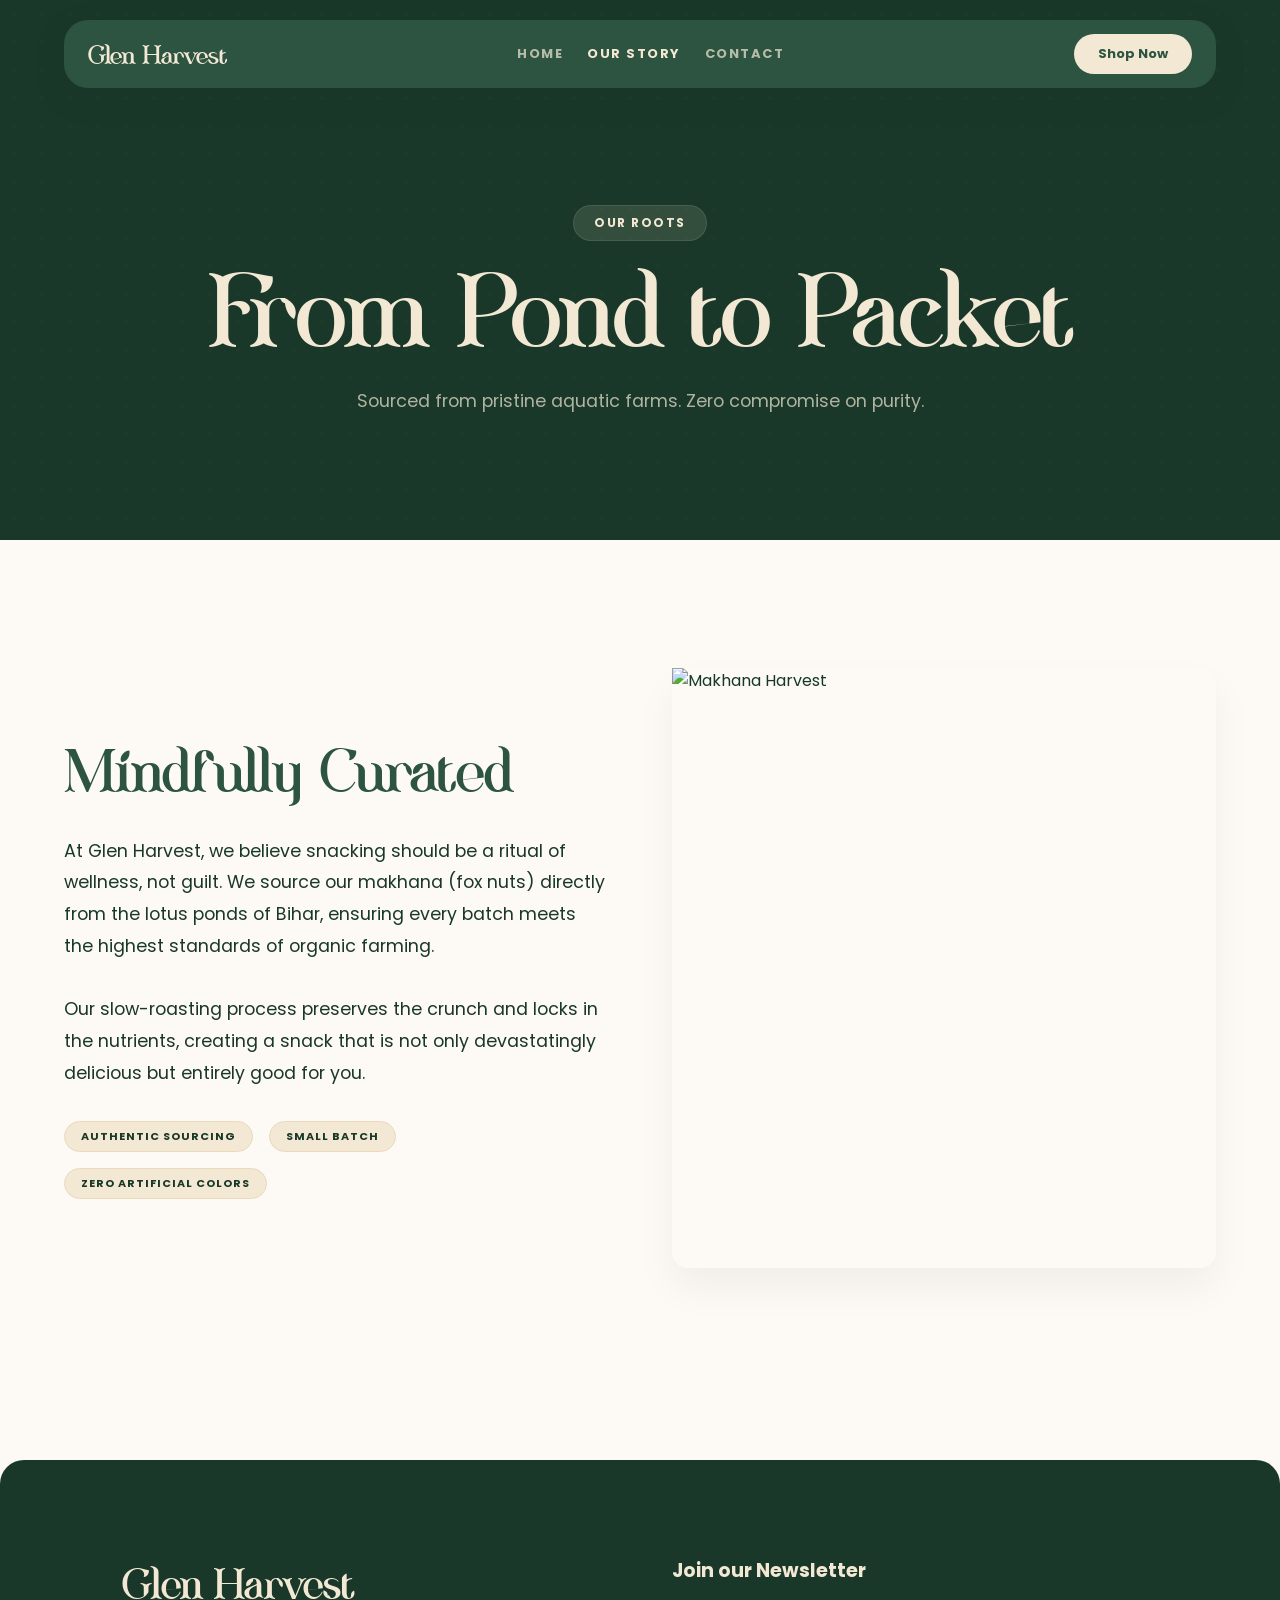
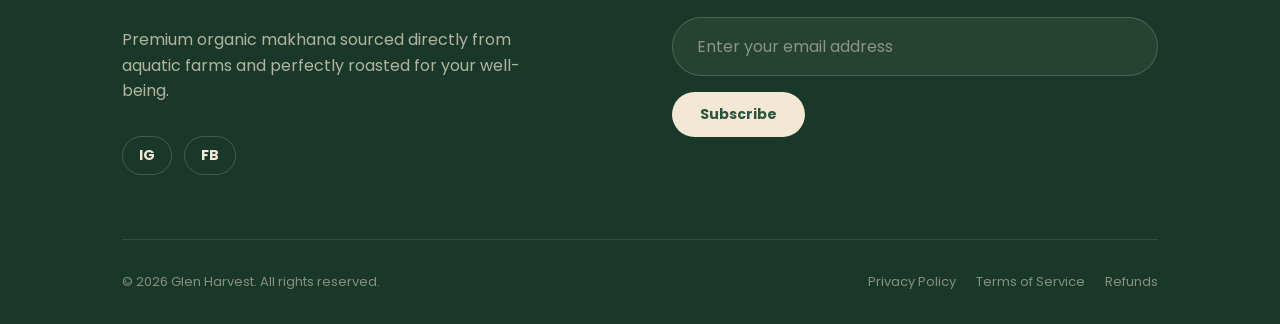
==== about.html @ 2626d031 "added changes" ====
<!DOCTYPE html>
<html lang="en">
<head>
	<meta charset="utf-8">
	<meta name="viewport" content="width=device-width, initial-scale=1">
	<title>Our Story | Glen Harvest</title>
	<link rel="stylesheet" type="text/css" href="style.css">
	<link rel="stylesheet" type="text/css" href="navbar.css">
	<link rel="stylesheet" type="text/css" href="footer.css">
	<script src="https://unpkg.com/lenis@1.1.20/dist/lenis.min.js"></script>
	<script src="https://cdnjs.cloudflare.com/ajax/libs/gsap/3.12.5/gsap.min.js"></script>
	<script src="https://cdnjs.cloudflare.com/ajax/libs/gsap/3.12.5/ScrollTrigger.min.js"></script>
	<script src="https://unpkg.com/split-type"></script>
</head>
<body>

<nav>
	<a href="index.html" class="nav-logo">Glen Harvest</a>
	<div class="nav-links">
		<a href="index.html" class="nav-link">Home</a>
		<a href="about.html" class="nav-link active">Our Story</a>
		<a href="contact.html" class="nav-link">Contact</a>
	</div>
	<a href="index.html#products" class="nav-cta">Shop Now</a>
</nav>

<main>
	<!-- Hero Section -->
	<section style="background: var(--gh-green-deep); position: relative; min-height: 60vh; display: flex; align-items: center; justify-content: center; padding-top: 80px; overflow: hidden;">
		<div class="pattern-overlay" style="opacity: 0.15;"></div>
		<div class="container" style="position: relative; z-index: 2; text-align: center;">
			<div class="badge" data-animate="fade-up" style="border-color: rgba(242,232,212,0.1);">Our Roots</div>
			<h1 class="hero-title" data-split="true" style="margin-top: 1rem;">From Pond to Packet</h1>
			<p style="color: rgba(242,232,212,0.7); max-width: 600px; margin: 1.5rem auto 0; font-size: 1.1rem; line-height: 1.6;" data-animate="fade-up">Sourced from pristine aquatic farms. Zero compromise on purity.</p>
		</div>
	</section>

	<!-- Content Section -->
	<section class="section-padding">
		<div class="container">
			<div style="display: grid; grid-template-columns: 1fr 1fr; gap: 4rem; align-items: center;">
				<div data-animate="fade-up">
					<h2 class="section-title" style="margin-bottom: 2rem;">Mindfully Curated</h2>
					<p style="margin-bottom: 2rem; font-size: 1.1rem; line-height: 1.8;">At Glen Harvest, we believe snacking should be a ritual of wellness, not guilt. We source our makhana (fox nuts) directly from the lotus ponds of Bihar, ensuring every batch meets the highest standards of organic farming.</p>
					<p style="margin-bottom: 2rem; font-size: 1.1rem; line-height: 1.8;">Our slow-roasting process preserves the crunch and locks in the nutrients, creating a snack that is not only devastatingly delicious but entirely good for you.</p>
					
					<div style="display: flex; gap: 1rem; flex-wrap: wrap;">
						<div class="tag">Authentic Sourcing</div>
						<div class="tag">Small Batch</div>
						<div class="tag">Zero Artificial Colors</div>
					</div>
				</div>
				<div class="img-wrapper" style="height: 600px; box-shadow: 0 20px 40px rgba(0,0,0,0.05);" data-animate="zoom-in">
					<img src="assets/img.png" alt="Makhana Harvest" style="filter: saturate(1.2);">
				</div>
			</div>
		</div>
	</section>
</main>

<footer>
	<div class="container">
		<div class="footer-top">
			<div class="footer-brand">
				<h2 class="font-heading">Glen Harvest</h2>
				<p>Premium organic makhana sourced directly from aquatic farms and perfectly roasted for your well-being.</p>
				<div style="display: flex; gap: 12px;">
					<a href="#" class="pill pill-outline" style="border-color: rgba(242,232,212,0.2); color: var(--gh-cream); padding: 8px 16px;">IG</a>
					<a href="#" class="pill pill-outline" style="border-color: rgba(242,232,212,0.2); color: var(--gh-cream); padding: 8px 16px;">FB</a>
				</div>
			</div>
			<div class="footer-contact">
				<h3 style="font-size: 1.2rem; margin-bottom: 0.5rem; font-family: 'base-bold', sans-serif;">Join our Newsletter</h3>
				<form action="#" method="POST" style="display: flex; flex-direction: column; gap: 1rem;">
					<input type="email" placeholder="Enter your email address" class="gh-input" required>
					<button type="submit" class="pill pill-ghost" style="width: fit-content;">Subscribe</button>
				</form>
			</div>
		</div>
		<div class="footer-bottom">
			<div>&copy; 2026 Glen Harvest. All rights reserved.</div>
			<div class="footer-links">
				<a href="#">Privacy Policy</a>
				<a href="#">Terms of Service</a>
				<a href="#">Refunds</a>
			</div>
		</div>
	</div>
</footer>

<script src="app.js"></script>
</body>
</html>
---- style.css ----
* {
  margin: 0;
  padding: 0;
  box-sizing: border-box;
}

@font-face {
  font-family: 'heading';
  font-style: normal;
  font-weight: 400;
  src: url(fonts/bloomings.woff2) format("woff2");
  font-display: swap
}

@font-face {
  font-family: 'base';
  font-style: normal;
  font-weight: 400;
  src: url(fonts/Poppins-Regular.woff2) format("woff2");
  font-display: swap
}

@font-face {
  font-family: 'base-bold';
  font-style: normal;
  font-weight: 400;
  src: url(fonts/Poppins-Bold.woff2) format("woff2");
  font-display: swap
}

:root {
  --gh-green: #2C5440;
  --gh-green-light: #3D6B52;
  --gh-green-deep: #1A3829;
  --gh-cream: #F2E8D4;
  --gh-cream-warm: #EAD9BB;
  --gh-red: #B83A28;
  --gh-red-deep: #8C2B1C;
  --gh-gold: #C8924A;
  --gh-white: #FDFAF5;
  --r-full: 9999px;
  --r-xl: 24px;
  --r-lg: 16px;
}

html.lenis,
html.lenis body {
  height: auto;
}

.lenis.lenis-smooth {
  scroll-behavior: auto !important;
}

.lenis.lenis-smooth [data-scroll-container] {
  will-change: transform;
}

.lenis.lenis-stopped {
  overflow: hidden;
}

.lenis.lenis-smooth iframe {
  pointer-events: none;
}

/* Custom Scrollbar */
::-webkit-scrollbar {
  width: 10px;
}

::-webkit-scrollbar-track {
  background: var(--gh-green-deep);
}

::-webkit-scrollbar-thumb {
  background: var(--gh-cream-warm);
  border-radius: var(--r-full);
}

::-webkit-scrollbar-thumb:hover {
  background: var(--gh-gold);
}

body {
  background: var(--gh-white);
  font-family: 'base', sans-serif;
  color: var(--gh-green-deep);
  overflow-x: hidden;
}

h1,
h2,
h3,
h4,
.font-heading {
  font-family: 'heading', serif;
  font-weight: normal;
}

.font-base-bold {
  font-family: 'base-bold', sans-serif;
}

/* Selection */
::selection {
  background: var(--gh-green);
  color: var(--gh-cream);
}

/* Typography styles */
.hero-title {
  font-family: 'heading', serif;
  font-size: clamp(3rem, 8vw, 6rem);
  color: var(--gh-cream);
  line-height: 1.1;
  text-align: center;
}

.section-title {
  font-family: 'heading', serif;
  font-size: clamp(2rem, 5vw, 3.5rem);
  color: var(--gh-green);
  line-height: 1.2;
}

/* Buttons & Pills */
.pill {
  padding: 12px 28px;
  border-radius: var(--r-full);
  font-size: 14px;
  font-family: 'base-bold', sans-serif;
  cursor: pointer;
  transition: all 0.3s ease;
  display: inline-flex;
  align-items: center;
  justify-content: center;
  text-decoration: none;
  font-weight: 500;
  border: none;
}

.pill:hover {
  transform: translateY(-2px);
  box-shadow: 0 10px 20px rgba(44, 84, 64, 0.15);
}

.pill-primary {
  background: var(--gh-green);
  color: var(--gh-cream);
}

.pill-outline {
  background: transparent;
  color: var(--gh-green);
  border: 1.5px solid var(--gh-green);
}

.pill-ghost {
  background: var(--gh-cream);
  color: var(--gh-green);
}

.pill-red {
  background: var(--gh-red);
  color: #fff;
}

.pill-gold {
  background: var(--gh-gold);
  color: #fff;
}

.tag {
  display: inline-block;
  background: var(--gh-cream);
  color: var(--gh-green-deep);
  font-size: 11px;
  font-family: 'base-bold', sans-serif;
  letter-spacing: 1px;
  text-transform: uppercase;
  padding: 6px 16px;
  border-radius: var(--r-full);
  border: 1px solid var(--gh-cream-warm);
}

.badge {
  display: inline-flex;
  align-items: center;
  gap: 6px;
  background: rgba(242, 232, 212, 0.12);
  border: 1px solid rgba(242, 232, 212, 0.25);
  color: var(--gh-cream);
  font-size: 12px;
  font-family: 'base-bold', sans-serif;
  letter-spacing: 1.5px;
  text-transform: uppercase;
  padding: 8px 20px;
  border-radius: var(--r-full);
}

/* Cards */
.card-xl {
  background: var(--gh-white);
  border: 1px solid var(--gh-cream-warm);
  border-radius: var(--r-xl);
  padding: 2.5rem;
  transition: transform 0.4s ease, box-shadow 0.4s ease;
}

.card-xl:hover {
  transform: translateY(-5px);
  box-shadow: 0 20px 40px rgba(0, 0, 0, 0.05);
}

/* Image wrappers */
.img-wrapper {
  border-radius: var(--r-lg);
  overflow: visible;
}

.img-wrapper img {
  width: 100%;
  height: 100%;
  object-fit: cover;
}

/* Pattern Texture - used as overlay */
.pattern-overlay {
  position: absolute;
  inset: 0;
  background-image: radial-gradient(circle, rgba(242, 232, 212, 0.08) 2px, transparent 2px);
  background-size: 28px 28px;
  pointer-events: none;
  z-index: 1;
}

/* Form Elements */
.gh-input,
textarea.gh-input {
  border: 1.5px solid var(--gh-cream-warm);
  border-radius: var(--r-full);
  padding: 16px 24px;
  font-family: 'base', sans-serif;
  font-size: 16px;
  color: var(--gh-green-deep);
  width: 100%;
  outline: none;
  background: var(--gh-white);
  transition: border-color 0.3s ease, box-shadow 0.3s ease;
}

textarea.gh-input {
  border-radius: var(--r-xl);
  resize: vertical;
  min-height: 150px;
}

.gh-input:focus {
  border-color: var(--gh-green);
  box-shadow: 0 0 0 4px rgba(44, 84, 64, 0.1);
}

/* Containers */
.container {
  max-width: 1280px;
  margin: 0 auto;
  padding: 0 5%;
}

.section-padding {
  padding-top: 8rem;
  padding-bottom: 8rem;
}

/* ============================================================
   GRAND JOURNEY CANVAS
   ============================================================ */
#journey-scroll-track {
  /* Total scrollable real-estate for the pinned sequence.
     Each beat ≈ 100vh of scroll space = 5 beats × 120vh = 600vh */
  height: 600vh;
  position: relative;
}

#journey-canvas {
  position: sticky;
  top: 0;
  width: 100%;
  height: 100vh;
  overflow: hidden;
}

/* Full-bleed background layers */
.journey-bg {
  position: absolute;
  inset: 0;
  width: 100%;
  height: 100%;
  transition: none;
}

#bg-green {
  background: var(--gh-green);
  z-index: 0;
}

#bg-cream {
  background: var(--gh-cream);
  z-index: 1;
  opacity: 0;
  /* GSAP will fade this in */
}

#journey-pattern {
  z-index: 2;
  opacity: 1;
}

/* PACKAGES — positioned absolutely in the canvas */
.journey-pkg {
  position: absolute;
  width: 34vw;
  max-width: 400px;
  object-fit: contain;
  transform-origin: center center;
  will-change: transform, opacity;
  z-index: 10;
  pointer-events: none;
  filter: drop-shadow(0 40px 60px rgba(0, 0, 0, 0.35));
  /* Both packages centered; GSAP controls all transforms */
  top: 50%;
  left: 50%;
  opacity: 0;
}

/* card package imgs start hidden, revealed via ScrollTrigger */
.card-pkg-img {
  opacity: 0;
  transform: scale(0.6) rotate(10deg);
  transition: none;
  /* handled by GSAP */
}

/* BEAT TEXT LAYERS */
.journey-beat {
  position: absolute;
  inset: 0;
  z-index: 20;
  display: flex;
  align-items: center;
  justify-content: center;
  pointer-events: none;
}

.journey-beat-inner {
  width: 100%;
  max-width: 1200px;
  padding: 0 6%;
  padding-top: 80px;
  /* nav clearance */
}

#beat-3 .journey-beat-inner {
  margin-top: -25%;
}

/* Beat 0 – Hero */
#beat-0 .hero-badge {
  margin-bottom: 1.2rem;
}

.hero-sub {
  color: rgba(242, 232, 212, 0.75);
  font-size: clamp(1rem, 1.8vw, 1.2rem);
  line-height: 1.65;
  margin-top: 1.2rem;
  max-width: 500px;
  margin-inline: auto;
}

.hero-cta-row {
  display: flex;
  gap: 1rem;
  justify-content: center;
  margin-top: 2rem;
}

.scroll-hint {
  margin-top: 2.5rem;
  display: flex;
  flex-direction: column;
  align-items: center;
  gap: 8px;
  color: rgba(242, 232, 212, 0.4);
  font-size: 11px;
  letter-spacing: 2px;
  text-transform: uppercase;
}

.scroll-arrow {
  width: 1px;
  height: 40px;
  background: linear-gradient(to bottom, rgba(242, 232, 212, 0.35), transparent);
  animation: scrollPulse 1.6s ease-in-out infinite;
}

@keyframes scrollPulse {

  0%,
  100% {
    opacity: 0.4;
    transform: scaleY(1);
  }

  50% {
    opacity: 1;
    transform: scaleY(1.15);
  }
}

/* Beat 1 & 2 – Split layout */
.beat-split {
  display: grid;
  grid-template-columns: 50% 50%;
  min-height: 100%;
  align-items: center;
}

.beat-split--reverse {
  direction: rtl;
}

.beat-split--reverse .beat-text {
  direction: ltr;
}

.beat-text {
  padding-right: 4rem;
}

.beat-split--reverse .beat-text {
  padding-right: 0;
  padding-left: 4rem;
}

.beat-badge {
  border-color: rgba(26, 56, 41, 0.2);
  color: var(--gh-green);
  margin-bottom: 1.2rem;
}

.beat-heading {
  font-family: 'heading', serif;
  font-size: clamp(2rem, 4vw, 3.4rem);
  color: var(--gh-green-deep);
  line-height: 1.15;
}

.beat-body {
  font-size: 1.05rem;
  line-height: 1.75;
  color: var(--gh-green-light);
  margin-top: 1rem;
  max-width: 480px;
}

/* Benefit chips inside beats */
.benefit-chips {
  display: flex;
  flex-wrap: wrap;
  gap: 10px;
  margin-top: 1.5rem;
}

.chip {
  display: inline-flex;
  align-items: center;
  gap: 8px;
  background: var(--gh-cream-warm);
  color: var(--gh-green-deep);
  font-family: 'base-bold', sans-serif;
  font-size: 12px;
  letter-spacing: 0.5px;
  padding: 8px 16px;
  border-radius: var(--r-full);
}

.chip-dot {
  width: 8px;
  height: 8px;
  border-radius: 50%;
  background: var(--gh-green);
  flex-shrink: 0;
}

/* Trust stats */
.trust-stats {
  display: flex;
  gap: 2.5rem;
  margin-top: 2rem;
}

.stat {
  display: flex;
  flex-direction: column;
  gap: 4px;
}

.stat-num {
  font-family: 'heading', serif;
  font-size: 2.2rem;
  color: var(--gh-green);
  line-height: 1;
}

.stat-label {
  font-size: 11px;
  letter-spacing: 1.5px;
  text-transform: uppercase;
  color: var(--gh-green-light);
  font-family: 'base-bold', sans-serif;
}

/* Product card placeholder — keeps layout during animation */
.pkg-placeholder {
  width: 65%;
  height: 90%;
  /* transparent — just reserving space */
}

/* ── BENEFIT BLOCKS ──────────────────────────────────────── */
.benefit-block {
  background: var(--gh-cream);
  border-radius: var(--r-xl);
  padding: 2rem;
  border: 1px solid var(--gh-cream-warm);
  transition: transform 0.3s ease, box-shadow 0.3s ease;
}

.benefit-block:hover {
  transform: translateY(-4px);
  box-shadow: 0 16px 32px rgba(0, 0, 0, 0.05);
}

.benefit-icon {
  width: 48px;
  height: 48px;
  background: var(--gh-cream-warm);
  border-radius: 50%;
  display: flex;
  align-items: center;
  justify-content: center;
  margin-bottom: 1rem;
}

.benefit-block h4 {
  font-family: 'base-bold', sans-serif;
  font-size: 1rem;
  color: var(--gh-green-deep);
  margin-bottom: 0.4rem;
}

.benefit-block p {
  font-size: 0.9rem;
  color: var(--gh-green-light);
  line-height: 1.6;
}

/* ── GENERAL UTILITY ─────────────────────────────────────── */
.char {
  display: inline-block;
  will-change: transform, opacity;
}

/* ── RESPONSIVE ──────────────────────────────────────────── */

/* ─ Large tablet (below 900px) ──────────────────────────── */
@media (max-width: 900px) {
  .journey-pkg {
    width: 52vw;
  }
  .trust-stats {
    gap: 1.2rem;
  }
  .footer-top {
    grid-template-columns: 1fr;
    gap: 2rem;
  }
  .footer-bottom {
    flex-direction: column;
    gap: 1rem;
  }
}

/* ─ Mobile (below 640px) — beats switch to TOP-BOTTOM ────── */
@media (max-width: 640px) {
  /* Packages become smaller so text has room below */
  .journey-pkg {
    width: 64vw;
  }

  /* ── Beat containers: anchor text to the BOTTOM ────────── */
  /* On desktop: text is on the LEFT, packages on the RIGHT.
     On mobile:  packages stay center-screen (top half),
                 text panel drops to the BOTTOM of the canvas. */
  #beat-1,
  #beat-2,
  #beat-3 {
    align-items: flex-end;   /* pushes inner content to bottom */
  }

  #beat-1 .journey-beat-inner,
  #beat-2 .journey-beat-inner,
  #beat-3 .journey-beat-inner {
    padding-top: 1.5rem;
    padding-bottom: 3rem;    /* breathing room above nav/edge */
  }

  /* Collapse the two-column LEFT-RIGHT grid to a single column */
  .beat-split,
  .beat-split--reverse {
    display: block;           /* single-column, no grid */
    direction: ltr;           /* reset RTL used for reversed beats */
  }

  /* Full-width text block, no side padding */
  .beat-text,
  .beat-split--reverse .beat-text {
    padding-right: 0;
    padding-left: 0;
    direction: ltr;
  }

  /* Tighter trust stats row so it doesn't overflow */
  .trust-stats {
    gap: 1rem;
  }

  .stat-num {
    font-size: 1.7rem;
  }

  /* Smaller benefit chips to fit in a row */
  .chip {
    font-size: 11px;
    padding: 6px 12px;
  }

  /* Beat headings slightly smaller */
  .beat-heading {
    font-size: clamp(1.5rem, 6vw, 2.4rem);
  }

  .beat-body {
    font-size: 0.95rem;
  }

  /* Hero title smaller */
  .hero-title {
    font-size: clamp(2.2rem, 10vw, 4rem);
  }

  /* Beat 0 hero text — also center and compact */
  #beat-0 .journey-beat-inner {
    padding-top: 80px;
  }

  /* Nav links collapse on very small */
  .nav-links {
    display: none;
  }
}
---- navbar.css ----
/* Navbar Pattern */
nav {
  position: fixed;
  top: 20px;
  left: 5%;
  right: 5%;
  background: var(--gh-green);
  display: flex;
  align-items: center;
  justify-content: space-between;
  padding: 14px 24px;
  border-radius: var(--r-xl);
  z-index: 100;
  box-shadow: 0 10px 30px rgba(26, 56, 41, 0.2);
}

.nav-logo {
  font-family: 'heading', serif;
  font-size: 24px;
  color: var(--gh-cream);
  text-decoration: none;
}

.nav-links {
  display: flex;
  gap: 24px;
}

.nav-link {
  font-size: 13px;
  color: rgba(242,232,212,0.7);
  text-decoration: none;
  letter-spacing: 1.5px;
  text-transform: uppercase;
  font-family: 'base-bold', sans-serif;
  transition: color 0.3s ease;
}

.nav-link:hover, .nav-link.active {
  color: var(--gh-cream);
}

.nav-cta {
  background: var(--gh-cream);
  color: var(--gh-green);
  font-size: 13px;
  font-weight: 600;
  padding: 10px 24px;
  border-radius: var(--r-full);
  border: none;
  cursor: pointer;
  font-family: 'base-bold', sans-serif;
  transition: all 0.3s ease;
  text-decoration: none;
}

.nav-cta:hover {
  transform: translateY(-2px);
  box-shadow: 0 5px 15px rgba(242, 232, 212, 0.2);
}
/* Responsive Nav */
@media (max-width: 768px) {
  .nav-links { display: none; }
}
---- footer.css ----
footer {
  background: var(--gh-green-deep);
  color: var(--gh-cream);
  padding: 6rem 5% 2rem;
  border-top-left-radius: var(--r-xl);
  border-top-right-radius: var(--r-xl);
  position: relative;
  overflow: hidden;
  margin-top: 4rem;
}

.footer-top {
  display: grid;
  grid-template-columns: 1fr 1fr;
  gap: 4rem;
  margin-bottom: 4rem;
  position: relative;
  z-index: 2;
}

@media (max-width: 768px) {
  .footer-top {
    grid-template-columns: 1fr;
    gap: 2rem;
  }
}

.footer-brand {
  max-width: 400px;
}

.footer-brand h2 {
  font-size: 2.5rem;
  margin-bottom: 1rem;
}

.footer-brand p {
  color: rgba(242,232,212,0.7);
  line-height: 1.6;
  margin-bottom: 2rem;
}

.footer-contact {
  display: flex;
  flex-direction: column;
  gap: 1.5rem;
}

.footer-contact .gh-input {
  background: rgba(255,255,255,0.05);
  border-color: rgba(242,232,212,0.2);
  color: var(--gh-cream);
}
.footer-contact .gh-input::placeholder {
  color: rgba(242,232,212,0.5);
}

.footer-bottom {
  display: flex;
  justify-content: space-between;
  align-items: center;
  padding-top: 2rem;
  border-top: 1px solid rgba(242,232,212,0.1);
  font-size: 13px;
  color: rgba(242,232,212,0.5);
  position: relative;
  z-index: 2;
}

@media (max-width: 768px) {
  .footer-bottom {
    flex-direction: column;
    gap: 1rem;
  }
}

.footer-links {
  display: flex;
  gap: 20px;
}

.footer-links a {
  color: rgba(242,232,212,0.5);
  text-decoration: none;
  transition: color 0.3s ease;
}

.footer-links a:hover {
  color: var(--gh-cream);
}
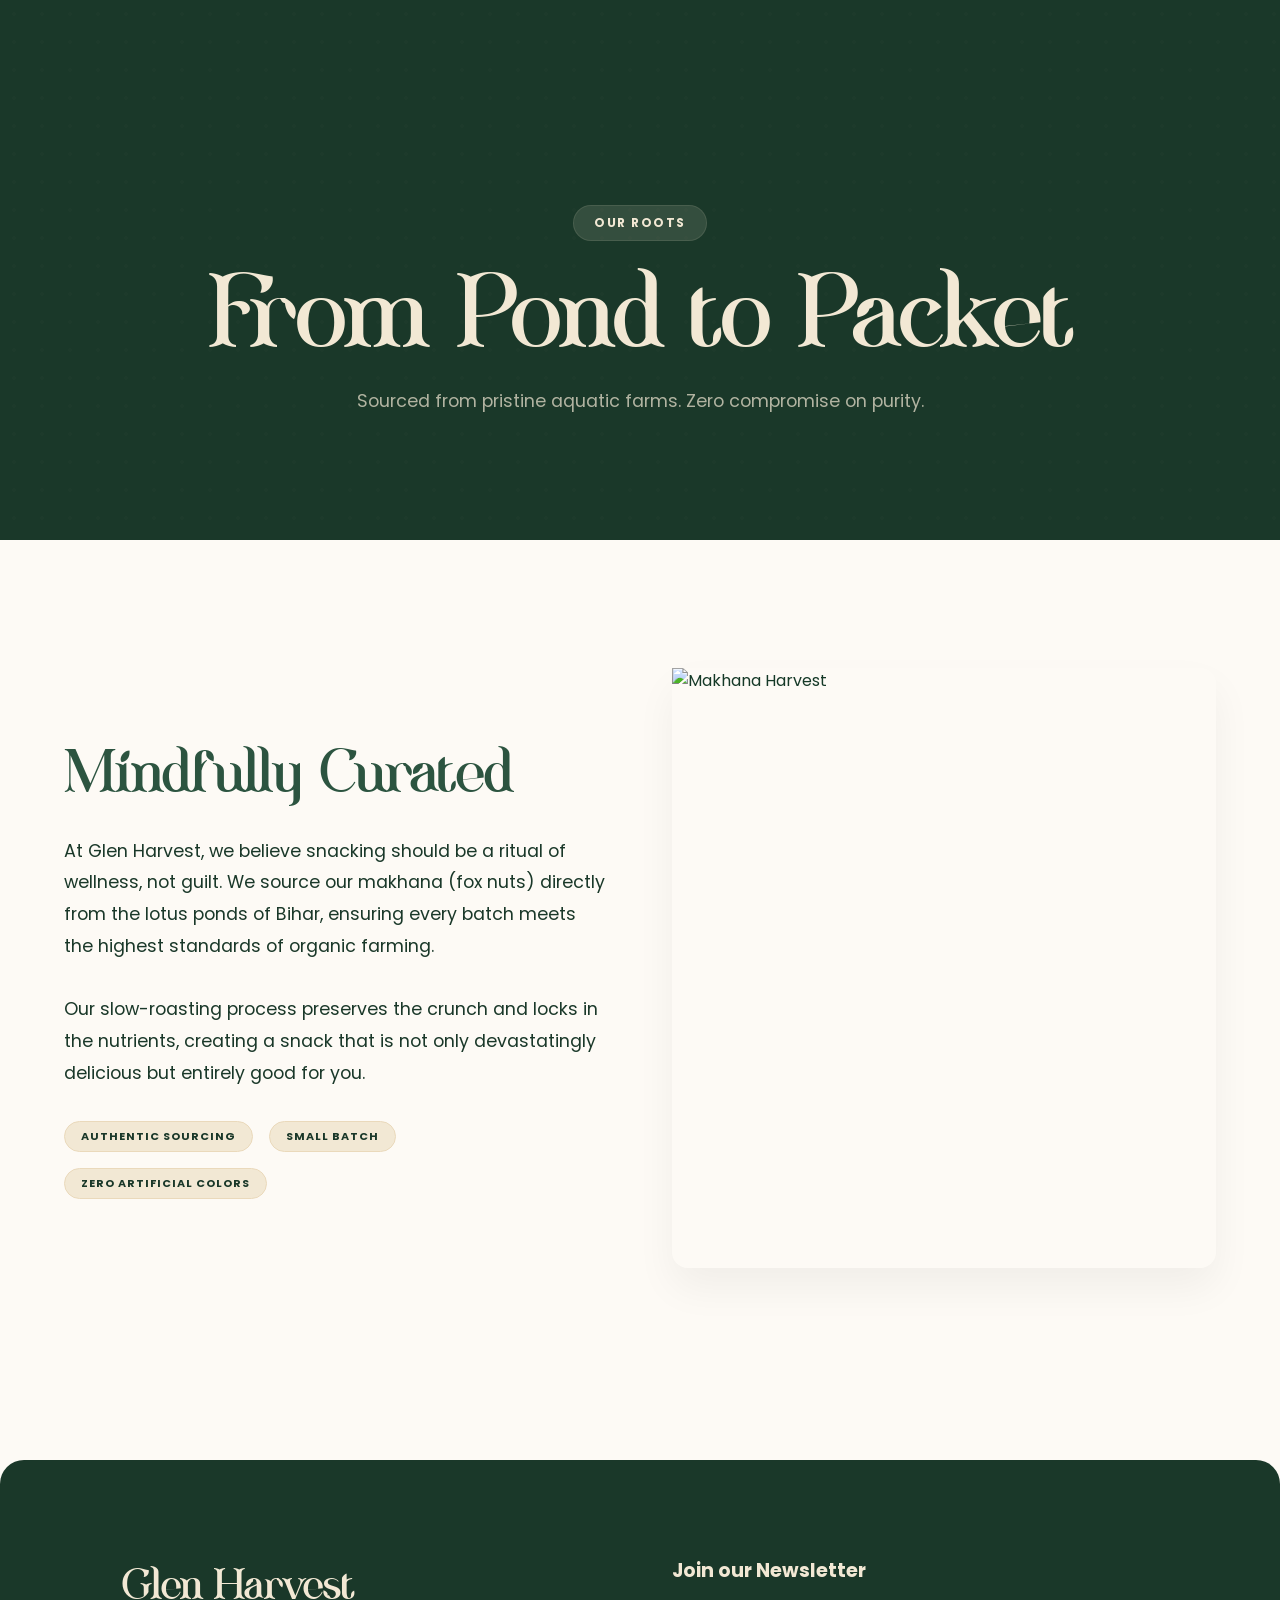
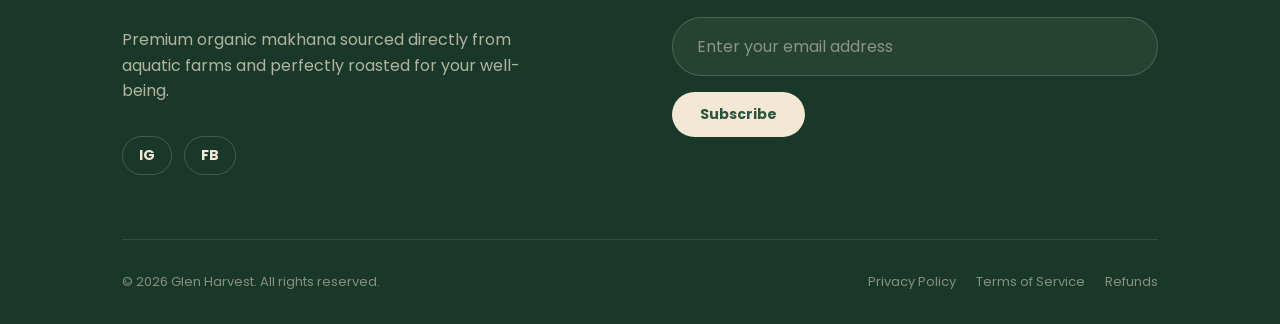
==== commit 9b3560c3: "added changes" ====
--- a/about.html
+++ b/about.html
@@ -15,12 +15,27 @@
 <body>
 
 <nav>
-	<a href="index.html" class="nav-logo">Glen Harvest</a>
+	<!-- Logo -->
+	<a href="index.html" class="nav-logo">
+		<span class="nav-logo-icon">
+			<svg viewBox="0 0 24 24" fill="none" xmlns="http://www.w3.org/2000/svg">
+				<path d="M12 3C9 3 5 6 5 11c0 3.5 2 6.5 4.5 8.5C10.5 20.5 11 21 12 21s1.5-.5 2.5-1.5C17 17.5 19 14.5 19 11c0-5-4-8-7-8z" fill="#F2E8D4" opacity="0.9"/>
+				<path d="M12 8v9M9 11c1-1 3-1.5 3-1.5s2 .5 3 1.5" stroke="#2C5440" stroke-width="1.4" stroke-linecap="round"/>
+			</svg>
+		</span>
+		<span class="nav-logo-text">Glen Harvest</span>
+	</a>
+
+	<div class="nav-divider"></div>
+
+	<!-- Links -->
 	<div class="nav-links">
 		<a href="index.html" class="nav-link">Home</a>
 		<a href="about.html" class="nav-link active">Our Story</a>
 		<a href="contact.html" class="nav-link">Contact</a>
 	</div>
+
+	<!-- CTA -->
 	<a href="index.html#products" class="nav-cta">Shop Now</a>
 </nav>
 
--- a/style.css
+++ b/style.css
@@ -1,673 +1,690 @@
-* {
-  margin: 0;
-  padding: 0;
-  box-sizing: border-box;
-}
-
-@font-face {
-  font-family: 'heading';
-  font-style: normal;
-  font-weight: 400;
-  src: url(fonts/bloomings.woff2) format("woff2");
-  font-display: swap
-}
-
-@font-face {
-  font-family: 'base';
-  font-style: normal;
-  font-weight: 400;
-  src: url(fonts/Poppins-Regular.woff2) format("woff2");
-  font-display: swap
-}
-
-@font-face {
-  font-family: 'base-bold';
-  font-style: normal;
-  font-weight: 400;
-  src: url(fonts/Poppins-Bold.woff2) format("woff2");
-  font-display: swap
-}
-
-:root {
-  --gh-green: #2C5440;
-  --gh-green-light: #3D6B52;
-  --gh-green-deep: #1A3829;
-  --gh-cream: #F2E8D4;
-  --gh-cream-warm: #EAD9BB;
-  --gh-red: #B83A28;
-  --gh-red-deep: #8C2B1C;
-  --gh-gold: #C8924A;
-  --gh-white: #FDFAF5;
-  --r-full: 9999px;
-  --r-xl: 24px;
-  --r-lg: 16px;
-}
-
-html.lenis,
-html.lenis body {
-  height: auto;
-}
-
-.lenis.lenis-smooth {
-  scroll-behavior: auto !important;
-}
-
-.lenis.lenis-smooth [data-scroll-container] {
-  will-change: transform;
-}
-
-.lenis.lenis-stopped {
-  overflow: hidden;
-}
-
-.lenis.lenis-smooth iframe {
-  pointer-events: none;
-}
-
-/* Custom Scrollbar */
-::-webkit-scrollbar {
-  width: 10px;
-}
-
-::-webkit-scrollbar-track {
-  background: var(--gh-green-deep);
-}
-
-::-webkit-scrollbar-thumb {
-  background: var(--gh-cream-warm);
-  border-radius: var(--r-full);
-}
-
-::-webkit-scrollbar-thumb:hover {
-  background: var(--gh-gold);
-}
-
-body {
-  background: var(--gh-white);
-  font-family: 'base', sans-serif;
-  color: var(--gh-green-deep);
-  overflow-x: hidden;
-}
-
-h1,
-h2,
-h3,
-h4,
-.font-heading {
-  font-family: 'heading', serif;
-  font-weight: normal;
-}
-
-.font-base-bold {
-  font-family: 'base-bold', sans-serif;
-}
-
-/* Selection */
-::selection {
-  background: var(--gh-green);
-  color: var(--gh-cream);
-}
-
-/* Typography styles */
-.hero-title {
-  font-family: 'heading', serif;
-  font-size: clamp(3rem, 8vw, 6rem);
-  color: var(--gh-cream);
-  line-height: 1.1;
-  text-align: center;
-}
-
-.section-title {
-  font-family: 'heading', serif;
-  font-size: clamp(2rem, 5vw, 3.5rem);
-  color: var(--gh-green);
-  line-height: 1.2;
-}
-
-/* Buttons & Pills */
-.pill {
-  padding: 12px 28px;
-  border-radius: var(--r-full);
-  font-size: 14px;
-  font-family: 'base-bold', sans-serif;
-  cursor: pointer;
-  transition: all 0.3s ease;
-  display: inline-flex;
-  align-items: center;
-  justify-content: center;
-  text-decoration: none;
-  font-weight: 500;
-  border: none;
-}
-
-.pill:hover {
-  transform: translateY(-2px);
-  box-shadow: 0 10px 20px rgba(44, 84, 64, 0.15);
-}
-
-.pill-primary {
-  background: var(--gh-green);
-  color: var(--gh-cream);
-}
-
-.pill-outline {
-  background: transparent;
-  color: var(--gh-green);
-  border: 1.5px solid var(--gh-green);
-}
-
-.pill-ghost {
-  background: var(--gh-cream);
-  color: var(--gh-green);
-}
-
-.pill-red {
-  background: var(--gh-red);
-  color: #fff;
-}
-
-.pill-gold {
-  background: var(--gh-gold);
-  color: #fff;
-}
-
-.tag {
-  display: inline-block;
-  background: var(--gh-cream);
-  color: var(--gh-green-deep);
-  font-size: 11px;
-  font-family: 'base-bold', sans-serif;
-  letter-spacing: 1px;
-  text-transform: uppercase;
-  padding: 6px 16px;
-  border-radius: var(--r-full);
-  border: 1px solid var(--gh-cream-warm);
-}
-
-.badge {
-  display: inline-flex;
-  align-items: center;
-  gap: 6px;
-  background: rgba(242, 232, 212, 0.12);
-  border: 1px solid rgba(242, 232, 212, 0.25);
-  color: var(--gh-cream);
-  font-size: 12px;
-  font-family: 'base-bold', sans-serif;
-  letter-spacing: 1.5px;
-  text-transform: uppercase;
-  padding: 8px 20px;
-  border-radius: var(--r-full);
-}
-
-/* Cards */
-.card-xl {
-  background: var(--gh-white);
-  border: 1px solid var(--gh-cream-warm);
-  border-radius: var(--r-xl);
-  padding: 2.5rem;
-  transition: transform 0.4s ease, box-shadow 0.4s ease;
-}
-
-.card-xl:hover {
-  transform: translateY(-5px);
-  box-shadow: 0 20px 40px rgba(0, 0, 0, 0.05);
-}
-
-/* Image wrappers */
-.img-wrapper {
-  border-radius: var(--r-lg);
-  overflow: visible;
-}
-
-.img-wrapper img {
-  width: 100%;
-  height: 100%;
-  object-fit: cover;
-}
-
-/* Pattern Texture - used as overlay */
-.pattern-overlay {
-  position: absolute;
-  inset: 0;
-  background-image: radial-gradient(circle, rgba(242, 232, 212, 0.08) 2px, transparent 2px);
-  background-size: 28px 28px;
-  pointer-events: none;
-  z-index: 1;
-}
-
-/* Form Elements */
-.gh-input,
-textarea.gh-input {
-  border: 1.5px solid var(--gh-cream-warm);
-  border-radius: var(--r-full);
-  padding: 16px 24px;
-  font-family: 'base', sans-serif;
-  font-size: 16px;
-  color: var(--gh-green-deep);
-  width: 100%;
-  outline: none;
-  background: var(--gh-white);
-  transition: border-color 0.3s ease, box-shadow 0.3s ease;
-}
-
-textarea.gh-input {
-  border-radius: var(--r-xl);
-  resize: vertical;
-  min-height: 150px;
-}
-
-.gh-input:focus {
-  border-color: var(--gh-green);
-  box-shadow: 0 0 0 4px rgba(44, 84, 64, 0.1);
-}
-
-/* Containers */
-.container {
-  max-width: 1280px;
-  margin: 0 auto;
-  padding: 0 5%;
-}
-
-.section-padding {
-  padding-top: 8rem;
-  padding-bottom: 8rem;
-}
-
-/* ============================================================
-   GRAND JOURNEY CANVAS
-   ============================================================ */
-#journey-scroll-track {
-  /* Total scrollable real-estate for the pinned sequence.
-     Each beat ≈ 100vh of scroll space = 5 beats × 120vh = 600vh */
-  height: 600vh;
-  position: relative;
-}
-
-#journey-canvas {
-  position: sticky;
-  top: 0;
-  width: 100%;
-  height: 100vh;
-  overflow: hidden;
-}
-
-/* Full-bleed background layers */
-.journey-bg {
-  position: absolute;
-  inset: 0;
-  width: 100%;
-  height: 100%;
-  transition: none;
-}
-
-#bg-green {
-  background: var(--gh-green);
-  z-index: 0;
-}
-
-#bg-cream {
-  background: var(--gh-cream);
-  z-index: 1;
-  opacity: 0;
-  /* GSAP will fade this in */
-}
-
-#journey-pattern {
-  z-index: 2;
-  opacity: 1;
-}
-
-/* PACKAGES — positioned absolutely in the canvas */
-.journey-pkg {
-  position: absolute;
-  width: 34vw;
-  max-width: 400px;
-  object-fit: contain;
-  transform-origin: center center;
-  will-change: transform, opacity;
-  z-index: 10;
-  pointer-events: none;
-  filter: drop-shadow(0 40px 60px rgba(0, 0, 0, 0.35));
-  /* Both packages centered; GSAP controls all transforms */
-  top: 50%;
-  left: 50%;
-  opacity: 0;
-}
-
-/* card package imgs start hidden, revealed via ScrollTrigger */
-.card-pkg-img {
-  opacity: 0;
-  transform: scale(0.6) rotate(10deg);
-  transition: none;
-  /* handled by GSAP */
-}
-
-/* BEAT TEXT LAYERS */
-.journey-beat {
-  position: absolute;
-  inset: 0;
-  z-index: 20;
-  display: flex;
-  align-items: center;
-  justify-content: center;
-  pointer-events: none;
-}
-
-.journey-beat-inner {
-  width: 100%;
-  max-width: 1200px;
-  padding: 0 6%;
-  padding-top: 80px;
-  /* nav clearance */
-}
-
-#beat-3 .journey-beat-inner {
-  margin-top: -25%;
-}
-
-/* Beat 0 – Hero */
-#beat-0 .hero-badge {
-  margin-bottom: 1.2rem;
-}
-
-.hero-sub {
-  color: rgba(242, 232, 212, 0.75);
-  font-size: clamp(1rem, 1.8vw, 1.2rem);
-  line-height: 1.65;
-  margin-top: 1.2rem;
-  max-width: 500px;
-  margin-inline: auto;
-}
-
-.hero-cta-row {
-  display: flex;
-  gap: 1rem;
-  justify-content: center;
-  margin-top: 2rem;
-}
-
-.scroll-hint {
-  margin-top: 2.5rem;
-  display: flex;
-  flex-direction: column;
-  align-items: center;
-  gap: 8px;
-  color: rgba(242, 232, 212, 0.4);
-  font-size: 11px;
-  letter-spacing: 2px;
-  text-transform: uppercase;
-}
-
-.scroll-arrow {
-  width: 1px;
-  height: 40px;
-  background: linear-gradient(to bottom, rgba(242, 232, 212, 0.35), transparent);
-  animation: scrollPulse 1.6s ease-in-out infinite;
-}
-
-@keyframes scrollPulse {
-
-  0%,
-  100% {
-    opacity: 0.4;
-    transform: scaleY(1);
-  }
-
-  50% {
-    opacity: 1;
-    transform: scaleY(1.15);
-  }
-}
-
-/* Beat 1 & 2 – Split layout */
-.beat-split {
-  display: grid;
-  grid-template-columns: 50% 50%;
-  min-height: 100%;
-  align-items: center;
-}
-
-.beat-split--reverse {
-  direction: rtl;
-}
-
-.beat-split--reverse .beat-text {
-  direction: ltr;
-}
-
-.beat-text {
-  padding-right: 4rem;
-}
-
-.beat-split--reverse .beat-text {
-  padding-right: 0;
-  padding-left: 4rem;
-}
-
-.beat-badge {
-  border-color: rgba(26, 56, 41, 0.2);
-  color: var(--gh-green);
-  margin-bottom: 1.2rem;
-}
-
-.beat-heading {
-  font-family: 'heading', serif;
-  font-size: clamp(2rem, 4vw, 3.4rem);
-  color: var(--gh-green-deep);
-  line-height: 1.15;
-}
-
-.beat-body {
-  font-size: 1.05rem;
-  line-height: 1.75;
-  color: var(--gh-green-light);
-  margin-top: 1rem;
-  max-width: 480px;
-}
-
-/* Benefit chips inside beats */
-.benefit-chips {
-  display: flex;
-  flex-wrap: wrap;
-  gap: 10px;
-  margin-top: 1.5rem;
-}
-
-.chip {
-  display: inline-flex;
-  align-items: center;
-  gap: 8px;
-  background: var(--gh-cream-warm);
-  color: var(--gh-green-deep);
-  font-family: 'base-bold', sans-serif;
-  font-size: 12px;
-  letter-spacing: 0.5px;
-  padding: 8px 16px;
-  border-radius: var(--r-full);
-}
-
-.chip-dot {
-  width: 8px;
-  height: 8px;
-  border-radius: 50%;
-  background: var(--gh-green);
-  flex-shrink: 0;
-}
-
-/* Trust stats */
-.trust-stats {
-  display: flex;
-  gap: 2.5rem;
-  margin-top: 2rem;
-}
-
-.stat {
-  display: flex;
-  flex-direction: column;
-  gap: 4px;
-}
-
-.stat-num {
-  font-family: 'heading', serif;
-  font-size: 2.2rem;
-  color: var(--gh-green);
-  line-height: 1;
-}
-
-.stat-label {
-  font-size: 11px;
-  letter-spacing: 1.5px;
-  text-transform: uppercase;
-  color: var(--gh-green-light);
-  font-family: 'base-bold', sans-serif;
-}
-
-/* Product card placeholder — keeps layout during animation */
-.pkg-placeholder {
-  width: 65%;
-  height: 90%;
-  /* transparent — just reserving space */
-}
-
-/* ── BENEFIT BLOCKS ──────────────────────────────────────── */
-.benefit-block {
-  background: var(--gh-cream);
-  border-radius: var(--r-xl);
-  padding: 2rem;
-  border: 1px solid var(--gh-cream-warm);
-  transition: transform 0.3s ease, box-shadow 0.3s ease;
-}
-
-.benefit-block:hover {
-  transform: translateY(-4px);
-  box-shadow: 0 16px 32px rgba(0, 0, 0, 0.05);
-}
-
-.benefit-icon {
-  width: 48px;
-  height: 48px;
-  background: var(--gh-cream-warm);
-  border-radius: 50%;
-  display: flex;
-  align-items: center;
-  justify-content: center;
-  margin-bottom: 1rem;
-}
-
-.benefit-block h4 {
-  font-family: 'base-bold', sans-serif;
-  font-size: 1rem;
-  color: var(--gh-green-deep);
-  margin-bottom: 0.4rem;
-}
-
-.benefit-block p {
-  font-size: 0.9rem;
-  color: var(--gh-green-light);
-  line-height: 1.6;
-}
-
-/* ── GENERAL UTILITY ─────────────────────────────────────── */
-.char {
-  display: inline-block;
-  will-change: transform, opacity;
-}
-
-/* ── RESPONSIVE ──────────────────────────────────────────── */
-
-/* ─ Large tablet (below 900px) ──────────────────────────── */
-@media (max-width: 900px) {
-  .journey-pkg {
-    width: 52vw;
-  }
-  .trust-stats {
-    gap: 1.2rem;
-  }
-  .footer-top {
-    grid-template-columns: 1fr;
-    gap: 2rem;
-  }
-  .footer-bottom {
-    flex-direction: column;
-    gap: 1rem;
-  }
-}
-
-/* ─ Mobile (below 640px) — beats switch to TOP-BOTTOM ────── */
-@media (max-width: 640px) {
-  /* Packages become smaller so text has room below */
-  .journey-pkg {
-    width: 64vw;
-  }
-
-  /* ── Beat containers: anchor text to the BOTTOM ────────── */
-  /* On desktop: text is on the LEFT, packages on the RIGHT.
-     On mobile:  packages stay center-screen (top half),
-                 text panel drops to the BOTTOM of the canvas. */
-  #beat-1,
-  #beat-2,
-  #beat-3 {
-    align-items: flex-end;   /* pushes inner content to bottom */
-  }
-
-  #beat-1 .journey-beat-inner,
-  #beat-2 .journey-beat-inner,
-  #beat-3 .journey-beat-inner {
-    padding-top: 1.5rem;
-    padding-bottom: 3rem;    /* breathing room above nav/edge */
-  }
-
-  /* Collapse the two-column LEFT-RIGHT grid to a single column */
-  .beat-split,
-  .beat-split--reverse {
-    display: block;           /* single-column, no grid */
-    direction: ltr;           /* reset RTL used for reversed beats */
-  }
-
-  /* Full-width text block, no side padding */
-  .beat-text,
-  .beat-split--reverse .beat-text {
-    padding-right: 0;
-    padding-left: 0;
-    direction: ltr;
-  }
-
-  /* Tighter trust stats row so it doesn't overflow */
-  .trust-stats {
-    gap: 1rem;
-  }
-
-  .stat-num {
-    font-size: 1.7rem;
-  }
-
-  /* Smaller benefit chips to fit in a row */
-  .chip {
-    font-size: 11px;
-    padding: 6px 12px;
-  }
-
-  /* Beat headings slightly smaller */
-  .beat-heading {
-    font-size: clamp(1.5rem, 6vw, 2.4rem);
-  }
-
-  .beat-body {
-    font-size: 0.95rem;
-  }
-
-  /* Hero title smaller */
-  .hero-title {
-    font-size: clamp(2.2rem, 10vw, 4rem);
-  }
-
-  /* Beat 0 hero text — also center and compact */
-  #beat-0 .journey-beat-inner {
-    padding-top: 80px;
-  }
-
-  /* Nav links collapse on very small */
-  .nav-links {
-    display: none;
-  }
-}+* {
+  margin: 0;
+  padding: 0;
+  box-sizing: border-box;
+}
+
+@font-face {
+  font-family: 'heading';
+  font-style: normal;
+  font-weight: 400;
+  src: url(fonts/bloomings.woff2) format("woff2");
+  font-display: swap
+}
+
+@font-face {
+  font-family: 'base';
+  font-style: normal;
+  font-weight: 400;
+  src: url(fonts/Poppins-Regular.woff2) format("woff2");
+  font-display: swap
+}
+
+@font-face {
+  font-family: 'base-bold';
+  font-style: normal;
+  font-weight: 400;
+  src: url(fonts/Poppins-Bold.woff2) format("woff2");
+  font-display: swap
+}
+
+:root {
+  --gh-green: #2C5440;
+  --gh-green-light: #3D6B52;
+  --gh-green-deep: #1A3829;
+  --gh-cream: #F2E8D4;
+  --gh-cream-warm: #EAD9BB;
+  --gh-red: #B83A28;
+  --gh-red-deep: #8C2B1C;
+  --gh-gold: #C8924A;
+  --gh-white: #FDFAF5;
+  --r-full: 9999px;
+  --r-xl: 24px;
+  --r-lg: 16px;
+}
+
+html.lenis,
+html.lenis body {
+  height: auto;
+}
+
+.lenis.lenis-smooth {
+  scroll-behavior: auto !important;
+}
+
+.lenis.lenis-smooth [data-scroll-container] {
+  will-change: transform;
+}
+
+.lenis.lenis-stopped {
+  overflow: hidden;
+}
+
+.lenis.lenis-smooth iframe {
+  pointer-events: none;
+}
+
+/* Custom Scrollbar */
+::-webkit-scrollbar {
+  width: 10px;
+}
+
+::-webkit-scrollbar-track {
+  background: var(--gh-green-deep);
+}
+
+::-webkit-scrollbar-thumb {
+  background: var(--gh-cream-warm);
+  border-radius: var(--r-full);
+}
+
+::-webkit-scrollbar-thumb:hover {
+  background: var(--gh-gold);
+}
+
+body {
+  background: var(--gh-white);
+  font-family: 'base', sans-serif;
+  color: var(--gh-green-deep);
+  overflow-x: hidden;
+}
+
+h1,
+h2,
+h3,
+h4,
+.font-heading {
+  font-family: 'heading', serif;
+  font-weight: normal;
+}
+
+.font-base-bold {
+  font-family: 'base-bold', sans-serif;
+}
+
+/* Selection */
+::selection {
+  background: var(--gh-green);
+  color: var(--gh-cream);
+}
+
+/* Typography styles */
+.hero-title {
+  font-family: 'heading', serif;
+  font-size: clamp(3rem, 8vw, 6rem);
+  color: var(--gh-cream);
+  line-height: 1.1;
+  text-align: center;
+}
+
+.section-title {
+  font-family: 'heading', serif;
+  font-size: clamp(2rem, 5vw, 3.5rem);
+  color: var(--gh-green);
+  line-height: 1.2;
+}
+
+/* Buttons & Pills */
+.pill {
+  padding: 12px 28px;
+  border-radius: var(--r-full);
+  font-size: 14px;
+  font-family: 'base-bold', sans-serif;
+  cursor: pointer;
+  transition: all 0.3s ease;
+  display: inline-flex;
+  align-items: center;
+  justify-content: center;
+  text-decoration: none;
+  font-weight: 500;
+  border: none;
+}
+
+.pill:hover {
+  transform: translateY(-2px);
+  box-shadow: 0 10px 20px rgba(44, 84, 64, 0.15);
+}
+
+.pill-primary {
+  background: var(--gh-green);
+  color: var(--gh-cream);
+}
+
+.pill-outline {
+  background: transparent;
+  color: var(--gh-green);
+  border: 1.5px solid var(--gh-green);
+}
+
+.pill-ghost {
+  background: var(--gh-cream);
+  color: var(--gh-green);
+}
+
+.pill-red {
+  background: var(--gh-red);
+  color: #fff;
+}
+
+.pill-gold {
+  background: var(--gh-gold);
+  color: #fff;
+}
+
+.tag {
+  display: inline-block;
+  background: var(--gh-cream);
+  color: var(--gh-green-deep);
+  font-size: 11px;
+  font-family: 'base-bold', sans-serif;
+  letter-spacing: 1px;
+  text-transform: uppercase;
+  padding: 6px 16px;
+  border-radius: var(--r-full);
+  border: 1px solid var(--gh-cream-warm);
+}
+
+.badge {
+  display: inline-flex;
+  align-items: center;
+  gap: 6px;
+  background: rgba(242, 232, 212, 0.12);
+  border: 1px solid rgba(242, 232, 212, 0.25);
+  color: var(--gh-cream);
+  font-size: 12px;
+  font-family: 'base-bold', sans-serif;
+  letter-spacing: 1.5px;
+  text-transform: uppercase;
+  padding: 8px 20px;
+  border-radius: var(--r-full);
+}
+
+/* Cards */
+.card-xl {
+  background: var(--gh-white);
+  border: 1px solid var(--gh-cream-warm);
+  border-radius: var(--r-xl);
+  padding: 2.5rem;
+  transition: transform 0.4s ease, box-shadow 0.4s ease;
+}
+
+.card-xl:hover {
+  transform: translateY(-5px);
+  box-shadow: 0 20px 40px rgba(0, 0, 0, 0.05);
+}
+
+/* Image wrappers */
+.img-wrapper {
+  border-radius: var(--r-lg);
+  overflow: visible;
+}
+
+.img-wrapper img {
+  width: 100%;
+  height: 100%;
+  object-fit: cover;
+}
+
+/* Pattern Texture - used as overlay */
+.pattern-overlay {
+  position: absolute;
+  inset: 0;
+  background-image: radial-gradient(circle, rgba(242, 232, 212, 0.08) 2px, transparent 2px);
+  background-size: 28px 28px;
+  pointer-events: none;
+  z-index: 1;
+}
+
+/* Form Elements */
+.gh-input,
+textarea.gh-input {
+  border: 1.5px solid var(--gh-cream-warm);
+  border-radius: var(--r-full);
+  padding: 16px 24px;
+  font-family: 'base', sans-serif;
+  font-size: 16px;
+  color: var(--gh-green-deep);
+  width: 100%;
+  outline: none;
+  background: var(--gh-white);
+  transition: border-color 0.3s ease, box-shadow 0.3s ease;
+}
+
+textarea.gh-input {
+  border-radius: var(--r-xl);
+  resize: vertical;
+  min-height: 150px;
+}
+
+.gh-input:focus {
+  border-color: var(--gh-green);
+  box-shadow: 0 0 0 4px rgba(44, 84, 64, 0.1);
+}
+
+/* Containers */
+.container {
+  max-width: 1280px;
+  margin: 0 auto;
+  padding: 0 5%;
+}
+
+.section-padding {
+  padding-top: 8rem;
+  padding-bottom: 8rem;
+}
+
+/* ============================================================
+   GRAND JOURNEY CANVAS
+   ============================================================ */
+#journey-scroll-track {
+  /* Total scrollable real-estate for the pinned sequence.
+     Each beat ≈ 100vh of scroll space = 5 beats × 120vh = 600vh */
+  height: 600vh;
+  position: relative;
+}
+
+#journey-canvas {
+  position: sticky;
+  top: 0;
+  width: 100%;
+  height: 100vh;
+  overflow: hidden;
+}
+
+/* Full-bleed background layers */
+.journey-bg {
+  position: absolute;
+  inset: 0;
+  width: 100%;
+  height: 100%;
+  transition: none;
+}
+
+#bg-green {
+  background: var(--gh-green);
+  z-index: 0;
+}
+
+#bg-cream {
+  background: var(--gh-cream);
+  z-index: 1;
+  opacity: 0;
+  /* GSAP will fade this in */
+}
+
+#journey-pattern {
+  z-index: 2;
+  opacity: 1;
+}
+
+/* PACKAGES — positioned absolutely in the canvas */
+.journey-pkg {
+  position: absolute;
+  width: 34vw;
+  max-width: 400px;
+  object-fit: contain;
+  transform-origin: center center;
+  will-change: transform, opacity;
+  z-index: 10;
+  pointer-events: none;
+  filter: drop-shadow(0 40px 60px rgba(0, 0, 0, 0.35));
+  /* Both packages centered; GSAP controls all transforms */
+  top: 50%;
+  left: 50%;
+  opacity: 0;
+}
+
+/* card package imgs start hidden, revealed via ScrollTrigger */
+.card-pkg-img {
+  opacity: 0;
+  transform: scale(0.6) rotate(10deg);
+  transition: none;
+  /* handled by GSAP */
+}
+
+/* BEAT TEXT LAYERS */
+.journey-beat {
+  position: absolute;
+  inset: 0;
+  z-index: 20;
+  display: flex;
+  align-items: center;
+  justify-content: center;
+  pointer-events: none;
+}
+
+.journey-beat-inner {
+  width: 100%;
+  max-width: 1200px;
+  padding: 0 6%;
+  padding-top: 80px;
+  /* nav clearance */
+}
+
+#beat-3 .journey-beat-inner {
+  margin-top: -25%;
+}
+
+@media (max-width:500px) {
+  #beat-3 .journey-beat-inner {
+    margin-top: -25%;
+  }
+}
+
+/* Beat 0 – Hero */
+#beat-0 .hero-badge {
+  margin-bottom: 1.2rem;
+}
+
+.hero-sub {
+  color: rgba(242, 232, 212, 0.75);
+  font-size: clamp(1rem, 1.8vw, 1.2rem);
+  line-height: 1.65;
+  margin-top: 1.2rem;
+  max-width: 500px;
+  margin-inline: auto;
+}
+
+.hero-cta-row {
+  display: flex;
+  gap: 1rem;
+  justify-content: center;
+  margin-top: 2rem;
+}
+
+.scroll-hint {
+  margin-top: 2.5rem;
+  display: flex;
+  flex-direction: column;
+  align-items: center;
+  gap: 8px;
+  color: rgba(242, 232, 212, 0.4);
+  font-size: 11px;
+  letter-spacing: 2px;
+  text-transform: uppercase;
+}
+
+.scroll-arrow {
+  width: 1px;
+  height: 40px;
+  background: linear-gradient(to bottom, rgba(242, 232, 212, 0.35), transparent);
+  animation: scrollPulse 1.6s ease-in-out infinite;
+}
+
+@keyframes scrollPulse {
+
+  0%,
+  100% {
+    opacity: 0.4;
+    transform: scaleY(1);
+  }
+
+  50% {
+    opacity: 1;
+    transform: scaleY(1.15);
+  }
+}
+
+/* Beat 1 & 2 – Split layout */
+.beat-split {
+  display: grid;
+  grid-template-columns: 50% 50%;
+  min-height: 100%;
+  align-items: center;
+}
+
+.beat-split--reverse {
+  direction: rtl;
+}
+
+.beat-split--reverse .beat-text {
+  direction: ltr;
+}
+
+.beat-text {
+  padding-right: 4rem;
+}
+
+.beat-split--reverse .beat-text {
+  padding-right: 0;
+  padding-left: 4rem;
+}
+
+.beat-badge {
+  border-color: rgba(26, 56, 41, 0.2);
+  color: var(--gh-green);
+  margin-bottom: 1.2rem;
+}
+
+.beat-heading {
+  font-family: 'heading', serif;
+  font-size: clamp(2rem, 4vw, 3.4rem);
+  color: var(--gh-green-deep);
+  line-height: 1.15;
+}
+
+.beat-body {
+  font-size: 1.05rem;
+  line-height: 1.75;
+  color: var(--gh-green-light);
+  margin-top: 1rem;
+  max-width: 480px;
+}
+
+/* Benefit chips inside beats */
+.benefit-chips {
+  display: flex;
+  flex-wrap: wrap;
+  gap: 10px;
+  margin-top: 1.5rem;
+}
+
+.chip {
+  display: inline-flex;
+  align-items: center;
+  gap: 8px;
+  background: var(--gh-cream-warm);
+  color: var(--gh-green-deep);
+  font-family: 'base-bold', sans-serif;
+  font-size: 12px;
+  letter-spacing: 0.5px;
+  padding: 8px 16px;
+  border-radius: var(--r-full);
+}
+
+.chip-dot {
+  width: 8px;
+  height: 8px;
+  border-radius: 50%;
+  background: var(--gh-green);
+  flex-shrink: 0;
+}
+
+/* Trust stats */
+.trust-stats {
+  display: flex;
+  gap: 2.5rem;
+  margin-top: 2rem;
+}
+
+.stat {
+  display: flex;
+  flex-direction: column;
+  gap: 4px;
+}
+
+.stat-num {
+  font-family: 'heading', serif;
+  font-size: 2.2rem;
+  color: var(--gh-green);
+  line-height: 1;
+}
+
+.stat-label {
+  font-size: 11px;
+  letter-spacing: 1.5px;
+  text-transform: uppercase;
+  color: var(--gh-green-light);
+  font-family: 'base-bold', sans-serif;
+}
+
+/* Product card placeholder — keeps layout during animation */
+.pkg-placeholder {
+  width: 65%;
+  height: 90%;
+  /* transparent — just reserving space */
+}
+
+/* ── BENEFIT BLOCKS ──────────────────────────────────────── */
+.benefit-block {
+  background: var(--gh-cream);
+  border-radius: var(--r-xl);
+  padding: 2rem;
+  border: 1px solid var(--gh-cream-warm);
+  transition: transform 0.3s ease, box-shadow 0.3s ease;
+}
+
+.benefit-block:hover {
+  transform: translateY(-4px);
+  box-shadow: 0 16px 32px rgba(0, 0, 0, 0.05);
+}
+
+.benefit-icon {
+  width: 48px;
+  height: 48px;
+  background: var(--gh-cream-warm);
+  border-radius: 50%;
+  display: flex;
+  align-items: center;
+  justify-content: center;
+  margin-bottom: 1rem;
+}
+
+.benefit-block h4 {
+  font-family: 'base-bold', sans-serif;
+  font-size: 1rem;
+  color: var(--gh-green-deep);
+  margin-bottom: 0.4rem;
+}
+
+.benefit-block p {
+  font-size: 0.9rem;
+  color: var(--gh-green-light);
+  line-height: 1.6;
+}
+
+/* ── GENERAL UTILITY ─────────────────────────────────────── */
+.char {
+  display: inline-block;
+  will-change: transform, opacity;
+}
+
+/* ── RESPONSIVE ──────────────────────────────────────────── */
+
+/* ─ Large tablet (below 900px) ──────────────────────────── */
+@media (max-width: 900px) {
+  .journey-pkg {
+    width: 52vw;
+  }
+
+  .trust-stats {
+    gap: 1.2rem;
+  }
+
+  .footer-top {
+    grid-template-columns: 1fr;
+    gap: 2rem;
+  }
+
+  .footer-bottom {
+    flex-direction: column;
+    gap: 1rem;
+  }
+}
+
+/* ─ Mobile (below 640px) — beats switch to TOP-BOTTOM ────── */
+@media (max-width: 640px) {
+
+  /* Packages become smaller so text has room below */
+  .journey-pkg {
+    width: 64vw;
+  }
+
+  /* ── Beat containers: anchor text to the BOTTOM ────────── */
+  /* On desktop: text is on the LEFT, packages on the RIGHT.
+     On mobile:  packages stay center-screen (top half),
+                 text panel drops to the BOTTOM of the canvas. */
+
+
+  #beat-1,
+  #beat-2,
+  #beat-3 {
+    align-items: flex-end;
+    /* pushes inner content to bottom */
+  }
+
+
+  #beat-1 .journey-beat-inner,
+  #beat-2 .journey-beat-inner,
+  #beat-3 .journey-beat-inner {
+    padding-top: 8rem;
+    padding-bottom: 3rem;
+    /* breathing room above nav/edge */
+  }
+
+  /* Collapse the two-column LEFT-RIGHT grid to a single column */
+  .beat-split,
+  .beat-split--reverse {
+    display: block;
+    /* single-column, no grid */
+    direction: ltr;
+    /* reset RTL used for reversed beats */
+  }
+
+  /* Full-width text block, no side padding */
+  .beat-text,
+  .beat-split--reverse .beat-text {
+    padding-right: 0;
+    padding-left: 0;
+    direction: ltr;
+  }
+
+  /* Tighter trust stats row so it doesn't overflow */
+  .trust-stats {
+    gap: 1rem;
+  }
+
+  .stat-num {
+    font-size: 1.7rem;
+  }
+
+  /* Smaller benefit chips to fit in a row */
+  .chip {
+    font-size: 11px;
+    padding: 6px 12px;
+  }
+
+  /* Beat headings slightly smaller */
+  .beat-heading {
+    font-size: clamp(1.5rem, 6vw, 2.4rem);
+  }
+
+  .beat-body {
+    font-size: 0.95rem;
+  }
+
+  /* Hero title smaller */
+  .hero-title {
+    font-size: clamp(2.2rem, 10vw, 4rem);
+  }
+
+  /* Beat 0 hero text — also center and compact */
+  #beat-0 .journey-beat-inner {
+    padding-top: 80px;
+  }
+
+  /* Nav links collapse on very small */
+  .nav-links {
+    display: none;
+  }
+}
--- a/navbar.css
+++ b/navbar.css
@@ -1,64 +1,231 @@
-/* Navbar Pattern */
+/* ============================================================
+   GLEN HARVEST — NAVBAR
+   Desktop: fixed bottom-center pill
+   Mobile:  fixed top-center pill
+   ============================================================ */
+
 nav {
   position: fixed;
   top: 20px;
-  left: 5%;
-  right: 5%;
-  background: var(--gh-green);
+  left: 50%;
+  transform: translateX(-50%) translateY(20px);
+  opacity: 0;
+  z-index: 1000;
+
+  display: inline-flex;
+  align-items: center;
+  gap: 6px;
+
+  background: rgba(26, 56, 41, 1);
+  border: 1px solid rgba(242, 232, 212, 0.12);
+  border-radius: 9999px;
+  padding: 6px 8px 6px 6px;
+  /* entrance will be driven by GSAP — see app.js */
+  transition: box-shadow 0.3s ease;
+  white-space: nowrap;
+}
+
+nav:hover {
+  box-shadow:
+    0 12px 40px rgba(0, 0, 0, 0.35),
+    0 4px 12px rgba(0, 0, 0, 0.2),
+    inset 0 1px 0 rgba(255, 255, 255, 0.08);
+}
+
+/* ── Logo Pill (dark circle + brand name) ───────────────────── */
+.nav-logo {
+  display: inline-flex;
+  align-items: center;
+  gap: 10px;
+  text-decoration: none;
+  padding: 2px 16px 2px 2px;
+  border-radius: 9999px;
+  transition: background 0.25s ease;
+}
+
+.nav-logo:hover {
+  background: rgba(242, 232, 212, 0.06);
+}
+
+.nav-logo-icon {
+  width: 40px;
+  height: 40px;
+  border-radius: 50%;
+  background: var(--gh-green-deep);
+  border: 1.5px solid rgba(242, 232, 212, 0.15);
   display: flex;
   align-items: center;
-  justify-content: space-between;
-  padding: 14px 24px;
-  border-radius: var(--r-xl);
-  z-index: 100;
-  box-shadow: 0 10px 30px rgba(26, 56, 41, 0.2);
-}
-
-.nav-logo {
+  justify-content: center;
+  flex-shrink: 0;
+  transition: transform 0.3s ease;
+}
+
+.nav-logo:hover .nav-logo-icon {
+  transform: rotate(-8deg) scale(1.05);
+}
+
+/* Leaf SVG inside the dark circle */
+.nav-logo-icon svg {
+  width: 20px;
+  height: 20px;
+  opacity: 0.9;
+}
+
+.nav-logo-text {
   font-family: 'heading', serif;
-  font-size: 24px;
+  font-size: 17px;
   color: var(--gh-cream);
-  text-decoration: none;
-}
-
+  letter-spacing: 0.3px;
+  line-height: 1;
+}
+
+/* ── Divider ────────────────────────────────────────────────── */
+.nav-divider {
+  width: 1px;
+  height: 22px;
+  background: rgba(242, 232, 212, 0.15);
+  flex-shrink: 0;
+  margin: 0 4px;
+}
+
+/* ── Nav Links ──────────────────────────────────────────────── */
 .nav-links {
   display: flex;
-  gap: 24px;
+  align-items: center;
+  gap: 2px;
 }
 
 .nav-link {
-  font-size: 13px;
-  color: rgba(242,232,212,0.7);
+  position: relative;
+  font-family: 'base-bold', sans-serif;
+  font-size: 12px;
+  letter-spacing: 1.2px;
+  text-transform: uppercase;
+  color: rgba(242, 232, 212, 0.6);
   text-decoration: none;
-  letter-spacing: 1.5px;
+  padding: 8px 14px;
+  border-radius: 9999px;
+  transition: color 0.25s ease, background 0.25s ease;
+  overflow: hidden;
+}
+
+/* Fill-in hover background */
+.nav-link::before {
+  content: '';
+  position: absolute;
+  inset: 0;
+  background: rgba(242, 232, 212, 0.08);
+  border-radius: 9999px;
+  transform: scale(0.7);
+  opacity: 0;
+  transition: transform 0.28s cubic-bezier(0.34, 1.56, 0.64, 1),
+    opacity 0.28s ease;
+}
+
+.nav-link:hover::before,
+.nav-link.active::before {
+  transform: scale(1);
+  opacity: 1;
+}
+
+.nav-link:hover,
+.nav-link.active {
+  color: var(--gh-cream);
+}
+
+/* Tiny gold dot for active state */
+.nav-link.active::after {
+  content: '';
+  position: absolute;
+  bottom: 5px;
+  left: 50%;
+  transform: translateX(-50%);
+  width: 4px;
+  height: 4px;
+  border-radius: 50%;
+  background: var(--gh-gold);
+}
+
+/* ── CTA Button ─────────────────────────────────────────────── */
+.nav-cta {
+  display: inline-flex;
+  align-items: center;
+  gap: 6px;
+  background: var(--gh-cream);
+  color: var(--gh-green-deep);
+  font-family: 'base-bold', sans-serif;
+  font-size: 12px;
+  letter-spacing: 0.8px;
   text-transform: uppercase;
-  font-family: 'base-bold', sans-serif;
-  transition: color 0.3s ease;
-}
-
-.nav-link:hover, .nav-link.active {
-  color: var(--gh-cream);
-}
-
-.nav-cta {
-  background: var(--gh-cream);
-  color: var(--gh-green);
-  font-size: 13px;
-  font-weight: 600;
-  padding: 10px 24px;
-  border-radius: var(--r-full);
+  padding: 10px 20px;
+  border-radius: 9999px;
   border: none;
   cursor: pointer;
-  font-family: 'base-bold', sans-serif;
-  transition: all 0.3s ease;
   text-decoration: none;
+  flex-shrink: 0;
+  position: relative;
+  overflow: hidden;
+  transition: transform 0.25s cubic-bezier(0.34, 1.56, 0.64, 1),
+    box-shadow 0.25s ease,
+    background 0.25s ease;
+}
+
+/* Shimmer sweep on hover */
+.nav-cta::before {
+  content: '';
+  position: absolute;
+  top: 0;
+  left: -100%;
+  width: 60%;
+  height: 100%;
+  background: linear-gradient(120deg,
+      transparent 0%,
+      rgba(255, 255, 255, 0.35) 50%,
+      transparent 100%);
+  transition: left 0.45s ease;
+}
+
+.nav-cta:hover::before {
+  left: 160%;
 }
 
 .nav-cta:hover {
-  transform: translateY(-2px);
-  box-shadow: 0 5px 15px rgba(242, 232, 212, 0.2);
-}
-/* Responsive Nav */
+  transform: translateY(-2px) scale(1.03);
+  box-shadow: 0 6px 20px rgba(242, 232, 212, 0.22);
+}
+
+.nav-cta:active {
+  transform: translateY(0) scale(0.98);
+}
+
+/* ── Responsive: Mobile goes to top-center ──────────────────── */
 @media (max-width: 768px) {
-  .nav-links { display: none; }
-}
+  nav {
+    bottom: auto;
+    top: 16px;
+    padding: 5px 6px 5px 5px;
+    gap: 4px;
+  }
+
+  .nav-logo-text {
+    font-size: 15px;
+  }
+
+  .nav-links {
+    display: none;
+  }
+
+  .nav-divider {
+    display: none;
+  }
+
+  .nav-cta {
+    font-size: 11px;
+    padding: 9px 16px;
+  }
+
+  .nav-logo-icon {
+    width: 34px;
+    height: 34px;
+  }
+}
